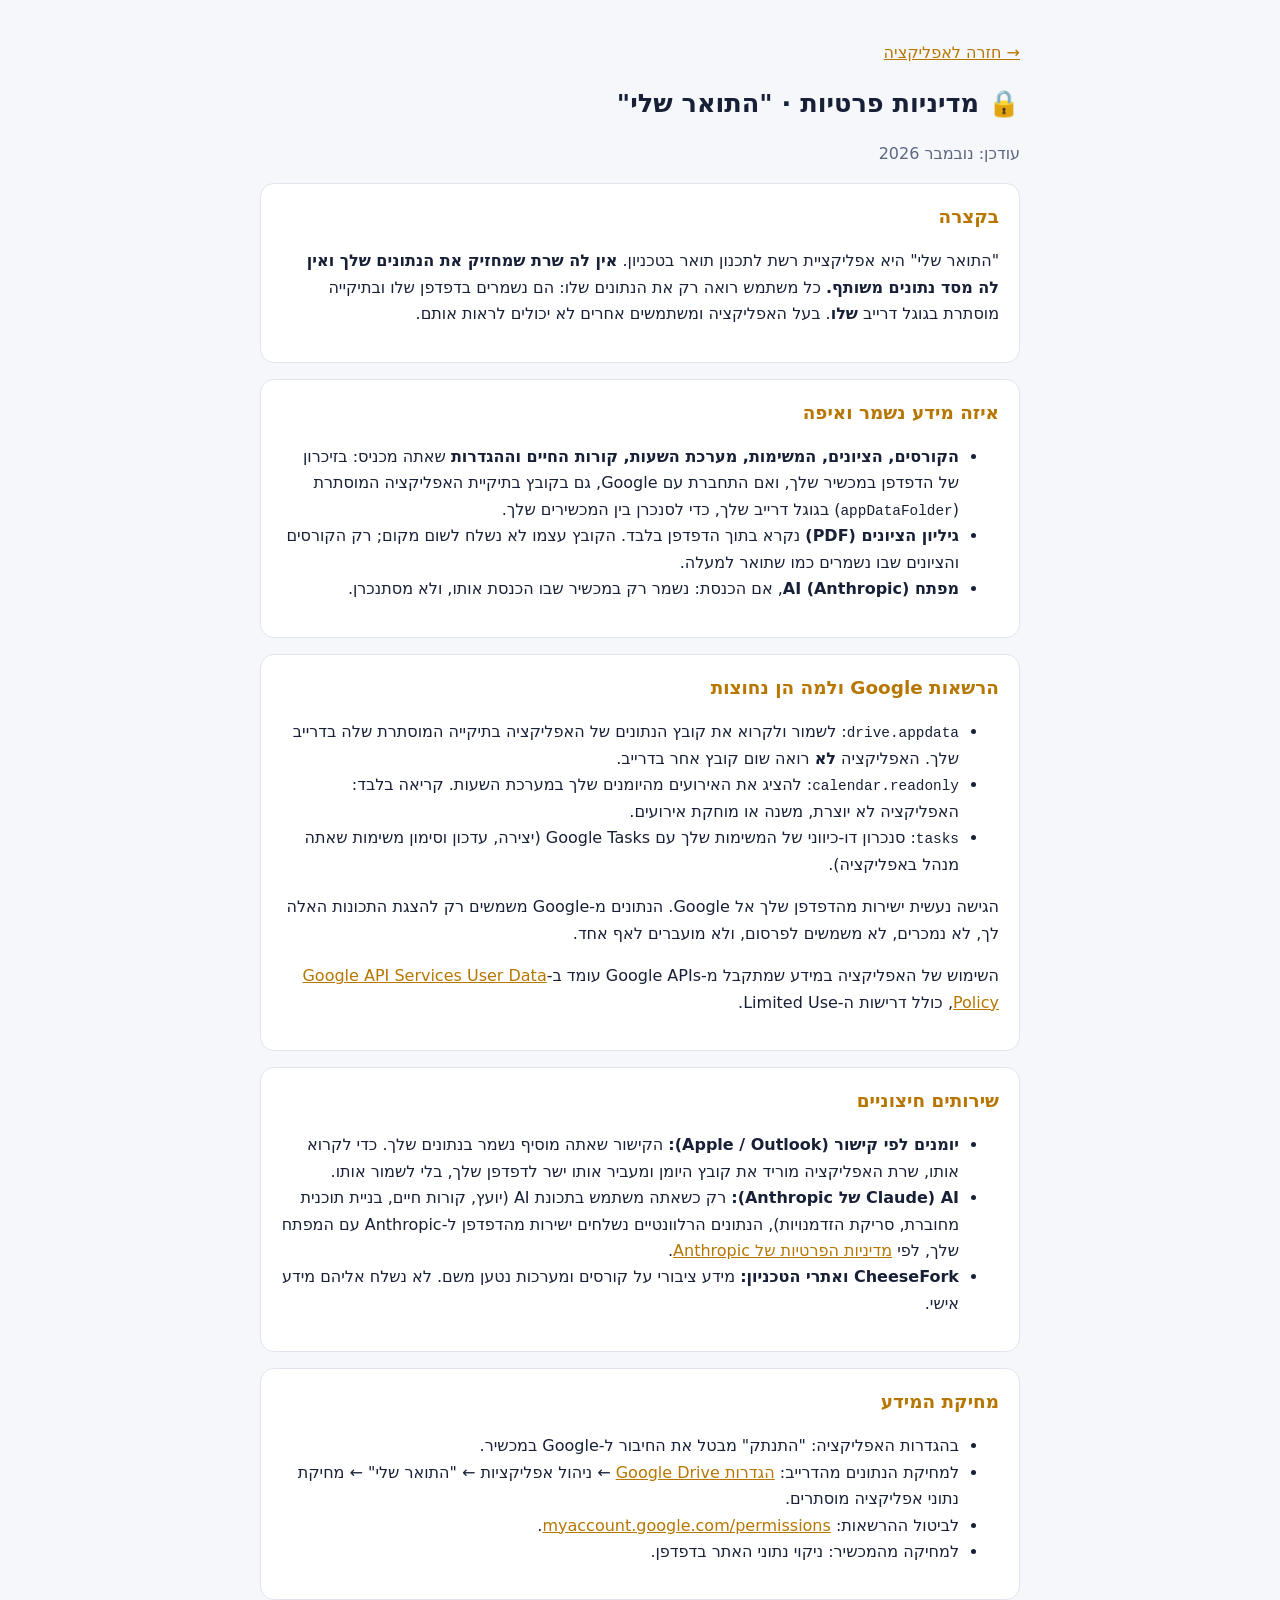
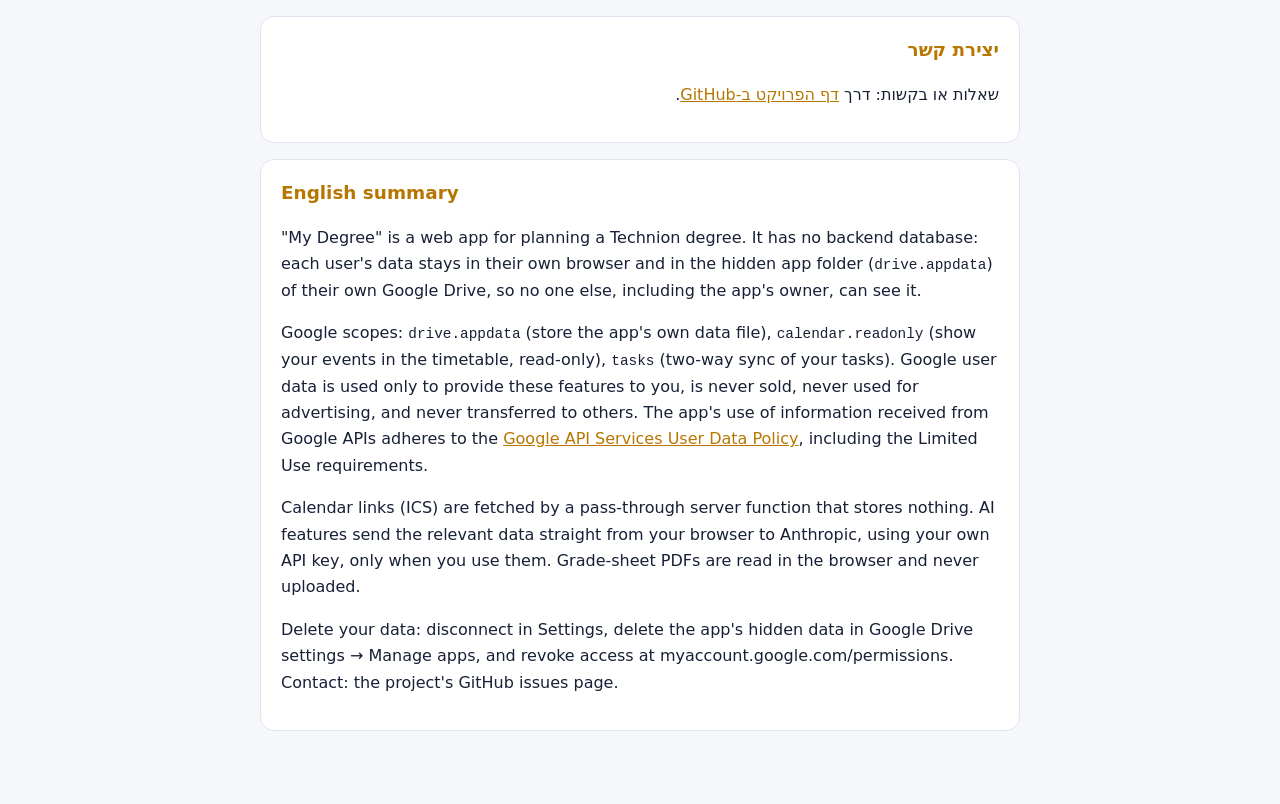
==== privacy.html @ 6dc778b5 "Make the app shareable: welcome checklist, degree plans, calendar links - Welcome checklist (and ?we" ====
<!DOCTYPE html>
<html lang="he" dir="rtl">
<head>
<meta charset="utf-8">
<meta name="viewport" content="width=device-width, initial-scale=1">
<title>התואר שלי · מדיניות פרטיות</title>
<style>
  :root { --bg: #0b1220; --panel: #121b2e; --text: #e8edf7; --muted: #9aa7bd; --accent: #f5b83d; --line: #24314d; }
  @media (prefers-color-scheme: light) { :root { --bg: #f6f7fb; --panel: #fff; --text: #172036; --muted: #5b6780; --accent: #b77600; --line: #dfe4ee; } }
  body { margin: 0; background: var(--bg); color: var(--text); font: 16px/1.65 system-ui, -apple-system, "Segoe UI", Arial, sans-serif; }
  main { max-width: 760px; margin: 0 auto; padding: 24px 16px 60px; }
  section { background: var(--panel); border: 1px solid var(--line); border-radius: 14px; padding: 18px 20px; margin: 16px 0; }
  h1 { font-size: 1.6rem; margin: 8px 0 0; } h2 { font-size: 1.15rem; color: var(--accent); margin: 0 0 8px; }
  p, li { color: var(--text); } .muted { color: var(--muted); } a { color: var(--accent); }
  code { direction: ltr; unicode-bidi: embed; font-size: .9em; }
  [lang="en"] { direction: ltr; text-align: left; }
</style>
</head>
<body>
<main>
  <p><a href="./">→ חזרה לאפליקציה</a></p>
  <h1>🔒 מדיניות פרטיות · "התואר שלי"</h1>
  <p class="muted">עודכן: נובמבר 2026</p>

  <section>
    <h2>בקצרה</h2>
    <p>"התואר שלי" היא אפליקציית רשת לתכנון תואר בטכניון. <b>אין לה שרת שמחזיק את הנתונים שלך ואין לה מסד נתונים משותף.</b> כל משתמש רואה רק את הנתונים שלו: הם נשמרים בדפדפן שלו ובתיקייה מוסתרת בגוגל דרייב <b>שלו</b>. בעל האפליקציה ומשתמשים אחרים לא יכולים לראות אותם.</p>
  </section>

  <section>
    <h2>איזה מידע נשמר ואיפה</h2>
    <ul>
      <li><b>הקורסים, הציונים, המשימות, מערכת השעות, קורות החיים וההגדרות</b> שאתה מכניס: בזיכרון של הדפדפן במכשיר שלך, ואם התחברת עם Google, גם בקובץ בתיקיית האפליקציה המוסתרת (<code>appDataFolder</code>) בגוגל דרייב שלך, כדי לסנכרן בין המכשירים שלך.</li>
      <li><b>גיליון הציונים (PDF)</b> נקרא בתוך הדפדפן בלבד. הקובץ עצמו לא נשלח לשום מקום; רק הקורסים והציונים שבו נשמרים כמו שתואר למעלה.</li>
      <li><b>מפתח AI (Anthropic)</b>, אם הכנסת: נשמר רק במכשיר שבו הכנסת אותו, ולא מסתנכרן.</li>
    </ul>
  </section>

  <section>
    <h2>הרשאות Google ולמה הן נחוצות</h2>
    <ul>
      <li><code>drive.appdata</code>: לשמור ולקרוא את קובץ הנתונים של האפליקציה בתיקייה המוסתרת שלה בדרייב שלך. האפליקציה <b>לא</b> רואה שום קובץ אחר בדרייב.</li>
      <li><code>calendar.readonly</code>: להציג את האירועים מהיומנים שלך במערכת השעות. קריאה בלבד: האפליקציה לא יוצרת, משנה או מוחקת אירועים.</li>
      <li><code>tasks</code>: סנכרון דו-כיווני של המשימות שלך עם Google Tasks (יצירה, עדכון וסימון משימות שאתה מנהל באפליקציה).</li>
    </ul>
    <p>הגישה נעשית ישירות מהדפדפן שלך אל Google. הנתונים מ-Google משמשים רק להצגת התכונות האלה לך, לא נמכרים, לא משמשים לפרסום, ולא מועברים לאף אחד.</p>
    <p>השימוש של האפליקציה במידע שמתקבל מ-Google APIs עומד ב-<a href="https://developers.google.com/terms/api-services-user-data-policy" target="_blank" rel="noopener">Google API Services User Data Policy</a>, כולל דרישות ה-Limited Use.</p>
  </section>

  <section>
    <h2>שירותים חיצוניים</h2>
    <ul>
      <li><b>יומנים לפי קישור (Apple / Outlook):</b> הקישור שאתה מוסיף נשמר בנתונים שלך. כדי לקרוא אותו, שרת האפליקציה מוריד את קובץ היומן ומעביר אותו ישר לדפדפן שלך, בלי לשמור אותו.</li>
      <li><b>AI (Claude של Anthropic):</b> רק כשאתה משתמש בתכונת AI (יועץ, קורות חיים, בניית תוכנית מחוברת, סריקת הזדמנויות), הנתונים הרלוונטיים נשלחים ישירות מהדפדפן ל-Anthropic עם המפתח שלך, לפי <a href="https://www.anthropic.com/legal/privacy" target="_blank" rel="noopener">מדיניות הפרטיות של Anthropic</a>.</li>
      <li><b>CheeseFork ואתרי הטכניון:</b> מידע ציבורי על קורסים ומערכות נטען משם. לא נשלח אליהם מידע אישי.</li>
    </ul>
  </section>

  <section>
    <h2>מחיקת המידע</h2>
    <ul>
      <li>בהגדרות האפליקציה: "התנתק" מבטל את החיבור ל-Google במכשיר.</li>
      <li>למחיקת הנתונים מהדרייב: <a href="https://drive.google.com/drive/settings" target="_blank" rel="noopener">הגדרות Google Drive</a> ← ניהול אפליקציות ← "התואר שלי" ← מחיקת נתוני אפליקציה מוסתרים.</li>
      <li>לביטול ההרשאות: <a href="https://myaccount.google.com/permissions" target="_blank" rel="noopener">myaccount.google.com/permissions</a>.</li>
      <li>למחיקה מהמכשיר: ניקוי נתוני האתר בדפדפן.</li>
    </ul>
  </section>

  <section>
    <h2>יצירת קשר</h2>
    <p>שאלות או בקשות: דרך <a href="https://github.com/israelnoam/my-degree/issues" target="_blank" rel="noopener">דף הפרויקט ב-GitHub</a>.</p>
  </section>

  <section lang="en">
    <h2>English summary</h2>
    <p>"My Degree" is a web app for planning a Technion degree. It has no backend database: each user's data stays in their own browser and in the hidden app folder (<code>drive.appdata</code>) of their own Google Drive, so no one else, including the app's owner, can see it.</p>
    <p>Google scopes: <code>drive.appdata</code> (store the app's own data file), <code>calendar.readonly</code> (show your events in the timetable, read-only), <code>tasks</code> (two-way sync of your tasks). Google user data is used only to provide these features to you, is never sold, never used for advertising, and never transferred to others. The app's use of information received from Google APIs adheres to the <a href="https://developers.google.com/terms/api-services-user-data-policy" target="_blank" rel="noopener">Google API Services User Data Policy</a>, including the Limited Use requirements.</p>
    <p>Calendar links (ICS) are fetched by a pass-through server function that stores nothing. AI features send the relevant data straight from your browser to Anthropic, using your own API key, only when you use them. Grade-sheet PDFs are read in the browser and never uploaded.</p>
    <p>Delete your data: disconnect in Settings, delete the app's hidden data in Google Drive settings → Manage apps, and revoke access at myaccount.google.com/permissions. Contact: the project's GitHub issues page.</p>
  </section>
</main>
</body>
</html>
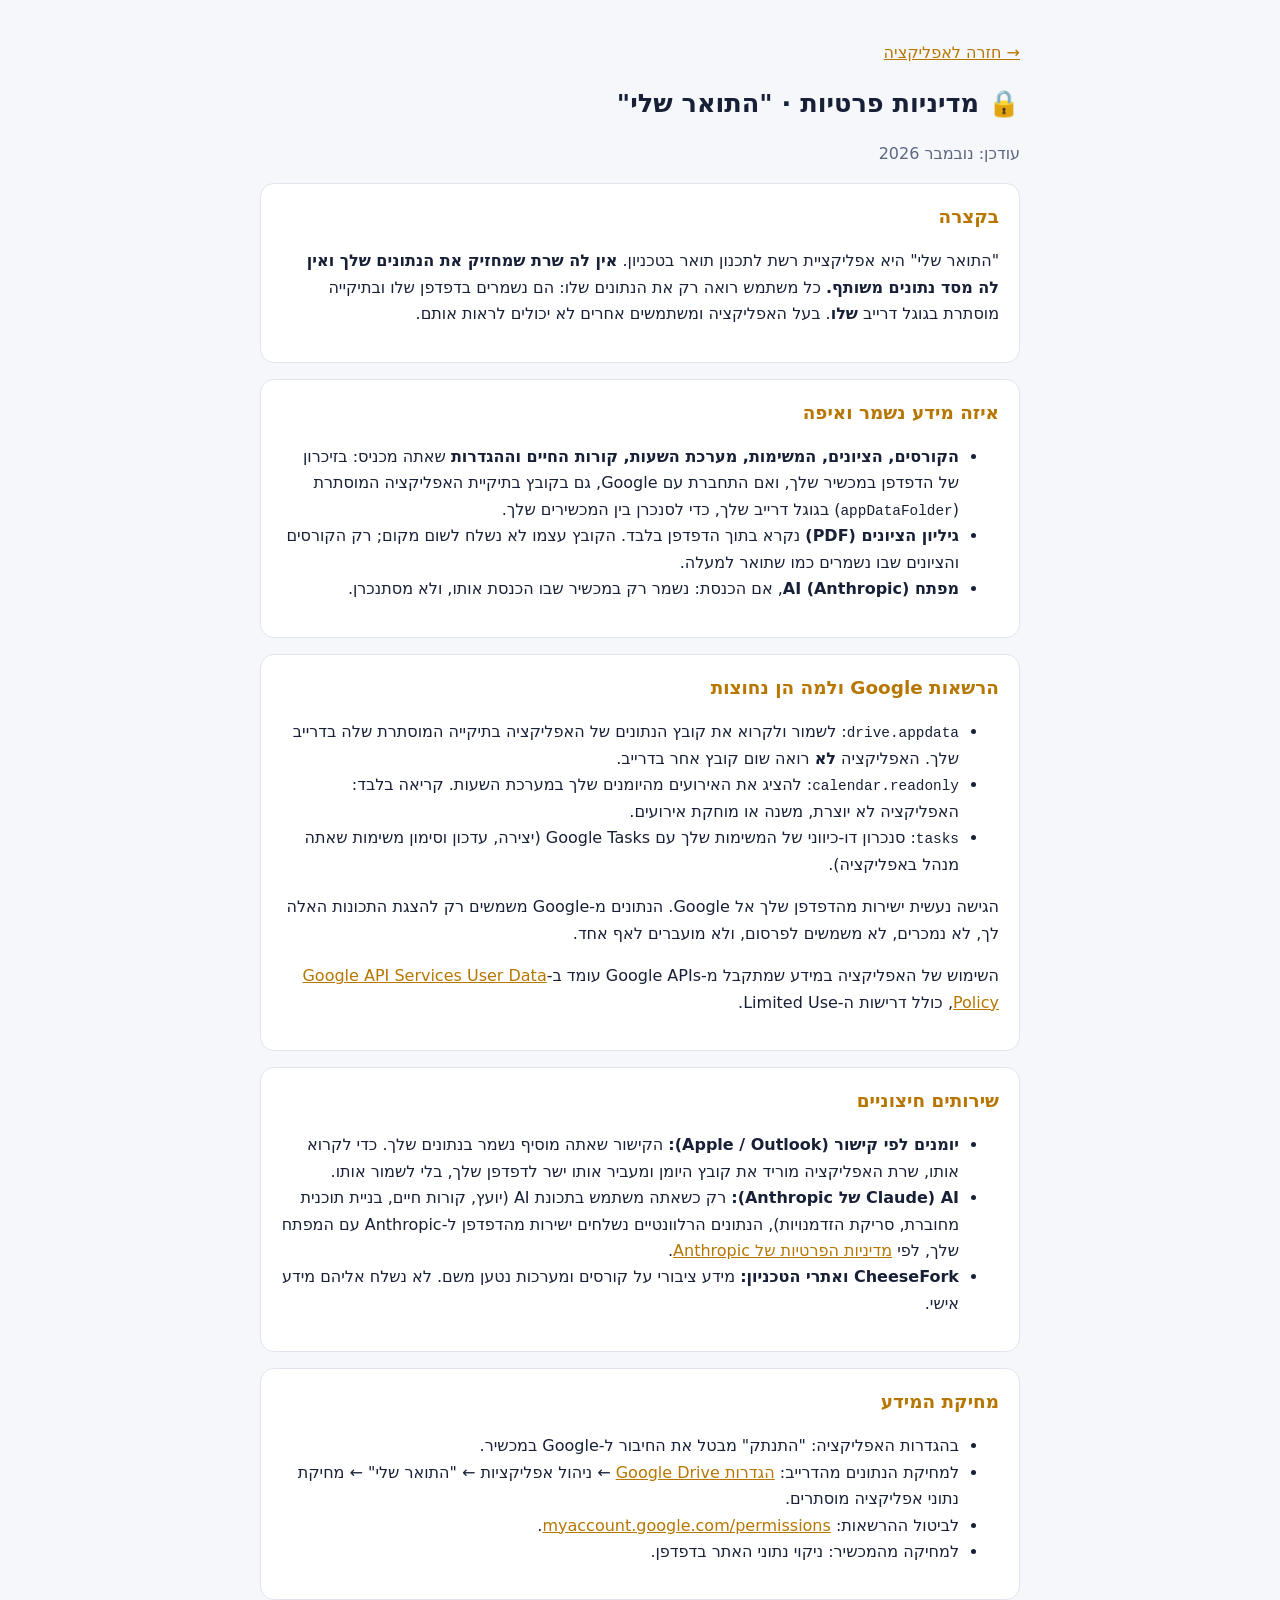
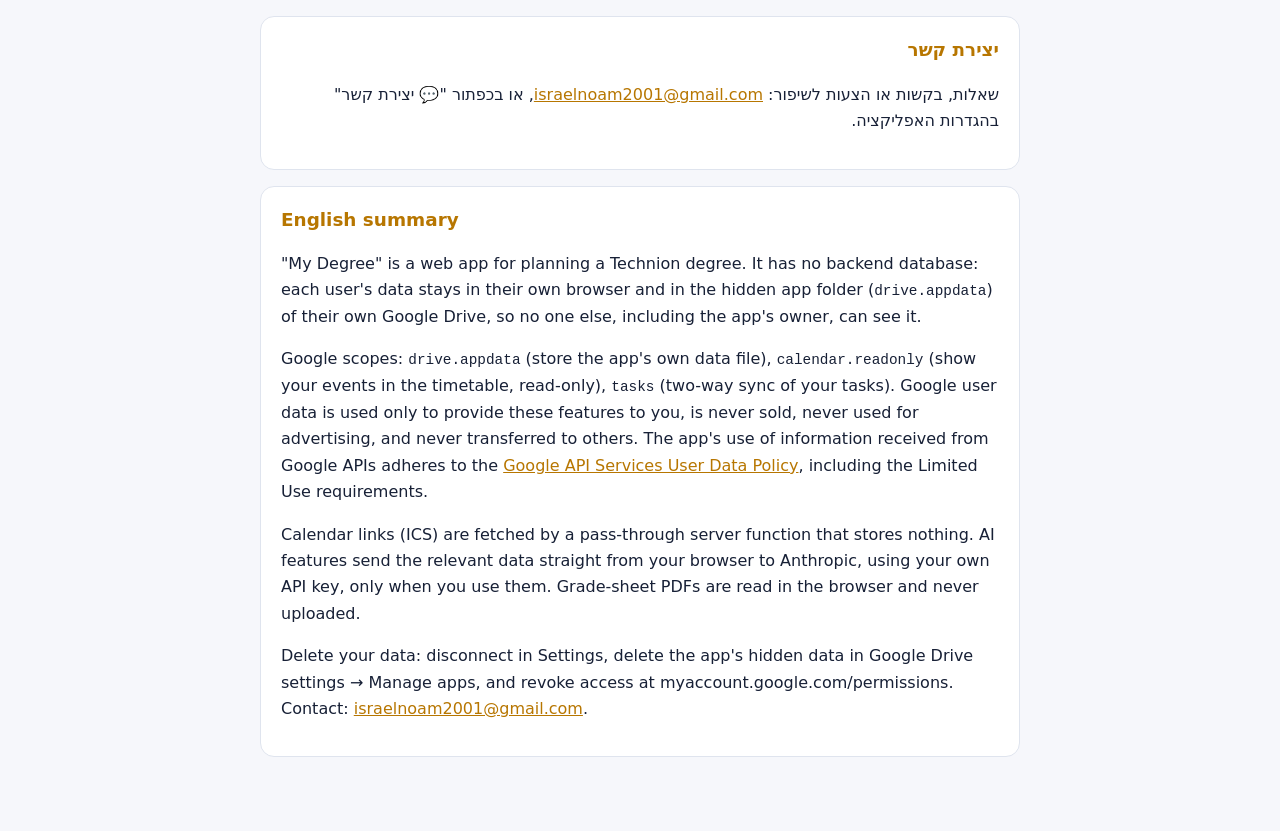
==== commit 7b8d6d90: "Add contact form for suggestions; send the old github.io address to Vercel Co-Authored-By: Claude Op" ====
--- a/privacy.html
+++ b/privacy.html
@@ -68,7 +68,7 @@
 
   <section>
     <h2>יצירת קשר</h2>
-    <p>שאלות או בקשות: דרך <a href="https://github.com/israelnoam/my-degree/issues" target="_blank" rel="noopener">דף הפרויקט ב-GitHub</a>.</p>
+    <p>שאלות, בקשות או הצעות לשיפור: <a href="mailto:israelnoam2001@gmail.com" dir="ltr">israelnoam2001@gmail.com</a>, או בכפתור "💬 יצירת קשר" בהגדרות האפליקציה.</p>
   </section>
 
   <section lang="en">
@@ -76,7 +76,7 @@
     <p>"My Degree" is a web app for planning a Technion degree. It has no backend database: each user's data stays in their own browser and in the hidden app folder (<code>drive.appdata</code>) of their own Google Drive, so no one else, including the app's owner, can see it.</p>
     <p>Google scopes: <code>drive.appdata</code> (store the app's own data file), <code>calendar.readonly</code> (show your events in the timetable, read-only), <code>tasks</code> (two-way sync of your tasks). Google user data is used only to provide these features to you, is never sold, never used for advertising, and never transferred to others. The app's use of information received from Google APIs adheres to the <a href="https://developers.google.com/terms/api-services-user-data-policy" target="_blank" rel="noopener">Google API Services User Data Policy</a>, including the Limited Use requirements.</p>
     <p>Calendar links (ICS) are fetched by a pass-through server function that stores nothing. AI features send the relevant data straight from your browser to Anthropic, using your own API key, only when you use them. Grade-sheet PDFs are read in the browser and never uploaded.</p>
-    <p>Delete your data: disconnect in Settings, delete the app's hidden data in Google Drive settings → Manage apps, and revoke access at myaccount.google.com/permissions. Contact: the project's GitHub issues page.</p>
+    <p>Delete your data: disconnect in Settings, delete the app's hidden data in Google Drive settings → Manage apps, and revoke access at myaccount.google.com/permissions. Contact: <a href="mailto:israelnoam2001@gmail.com">israelnoam2001@gmail.com</a>.</p>
   </section>
 </main>
 </body>
